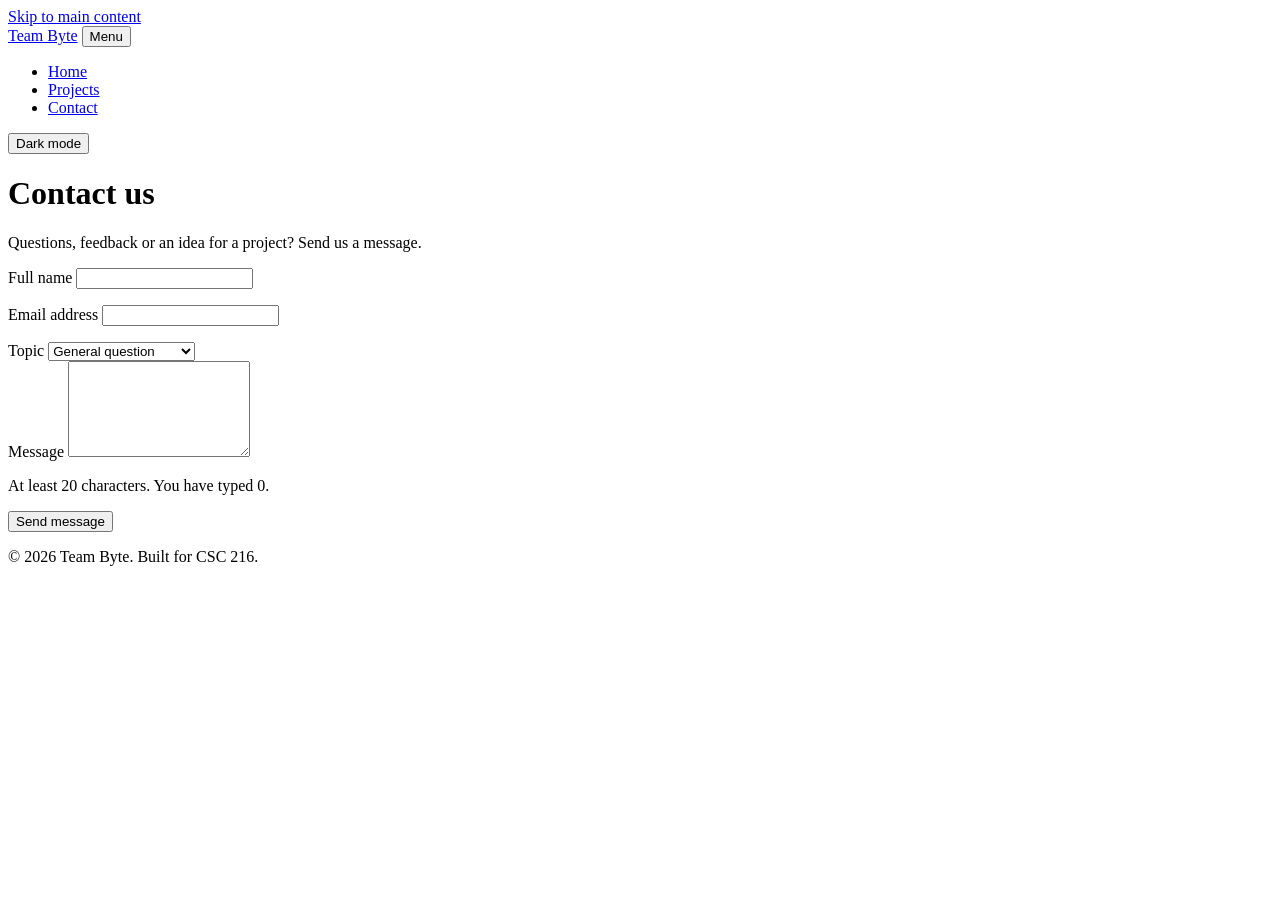
==== team-website/contact.html @ c0293f5e "set up structure co-authored by: Simon Otieno<lussierscalator@gmail.com>" ====
<!DOCTYPE html>
<html lang="en">
<head>
  <meta charset="UTF-8">
  <meta name="viewport" content="width=device-width, initial-scale=1.0">
  <meta name="description" content="Send a message to Team Byte.">
  <title>Contact | Team Byte</title>
  <link rel="stylesheet" href="css/styles.css">
  <script src="js/script.js" defer></script>
</head>
<body>
  <a class="skip-link" href="#main">Skip to main content</a>

  <header class="site-header">
    <div class="container header-inner">
      <a class="logo" href="index.html">Team Byte</a>
      <button class="nav-toggle" type="button" aria-expanded="false" aria-controls="site-nav">Menu</button>
      <nav id="site-nav" class="site-nav" aria-label="Main">
        <ul>
          <li><a href="index.html">Home</a></li>
          <li><a href="projects.html">Projects</a></li>
          <li><a href="contact.html" aria-current="page">Contact</a></li>
        </ul>
      </nav>
      <button class="theme-toggle" type="button" aria-pressed="false">Dark mode</button>
    </div>
  </header>

  <main id="main" class="container">
    <header class="page-header">
      <h1>Contact us</h1>
      <p class="lead">Questions, feedback or an idea for a project? Send us a message.</p>
    </header>

    <form id="contact-form" class="contact-form" novalidate>
      <div class="field">
        <label for="name">Full name</label>
        <input type="text" id="name" name="name" autocomplete="name" required aria-describedby="name-error">
        <p class="error" id="name-error"></p>
      </div>

      <div class="field">
        <label for="email">Email address</label>
        <input type="email" id="email" name="email" autocomplete="email" required aria-describedby="email-error">
        <p class="error" id="email-error"></p>
      </div>

      <div class="field">
        <label for="topic">Topic</label>
        <select id="topic" name="topic">
          <option value="general">General question</option>
          <option value="collaboration">Collaboration</option>
          <option value="feedback">Feedback on our site</option>
        </select>
      </div>

      <div class="field">
        <label for="message">Message</label>
        <textarea id="message" name="message" rows="6" required minlength="20" aria-describedby="message-hint message-error"></textarea>
        <p class="hint" id="message-hint">At least 20 characters. You have typed <span id="char-count">0</span>.</p>
        <p class="error" id="message-error"></p>
      </div>

      <button class="button" type="submit">Send message</button>
      <p id="form-status" class="form-status" role="status"></p>
    </form>
  </main>

  <footer class="site-footer">
    <div class="container">
      <p>© <span id="year">2026</span> Team Byte. Built for CSC 216.</p>
    </div>
  </footer>
</body>
</html>
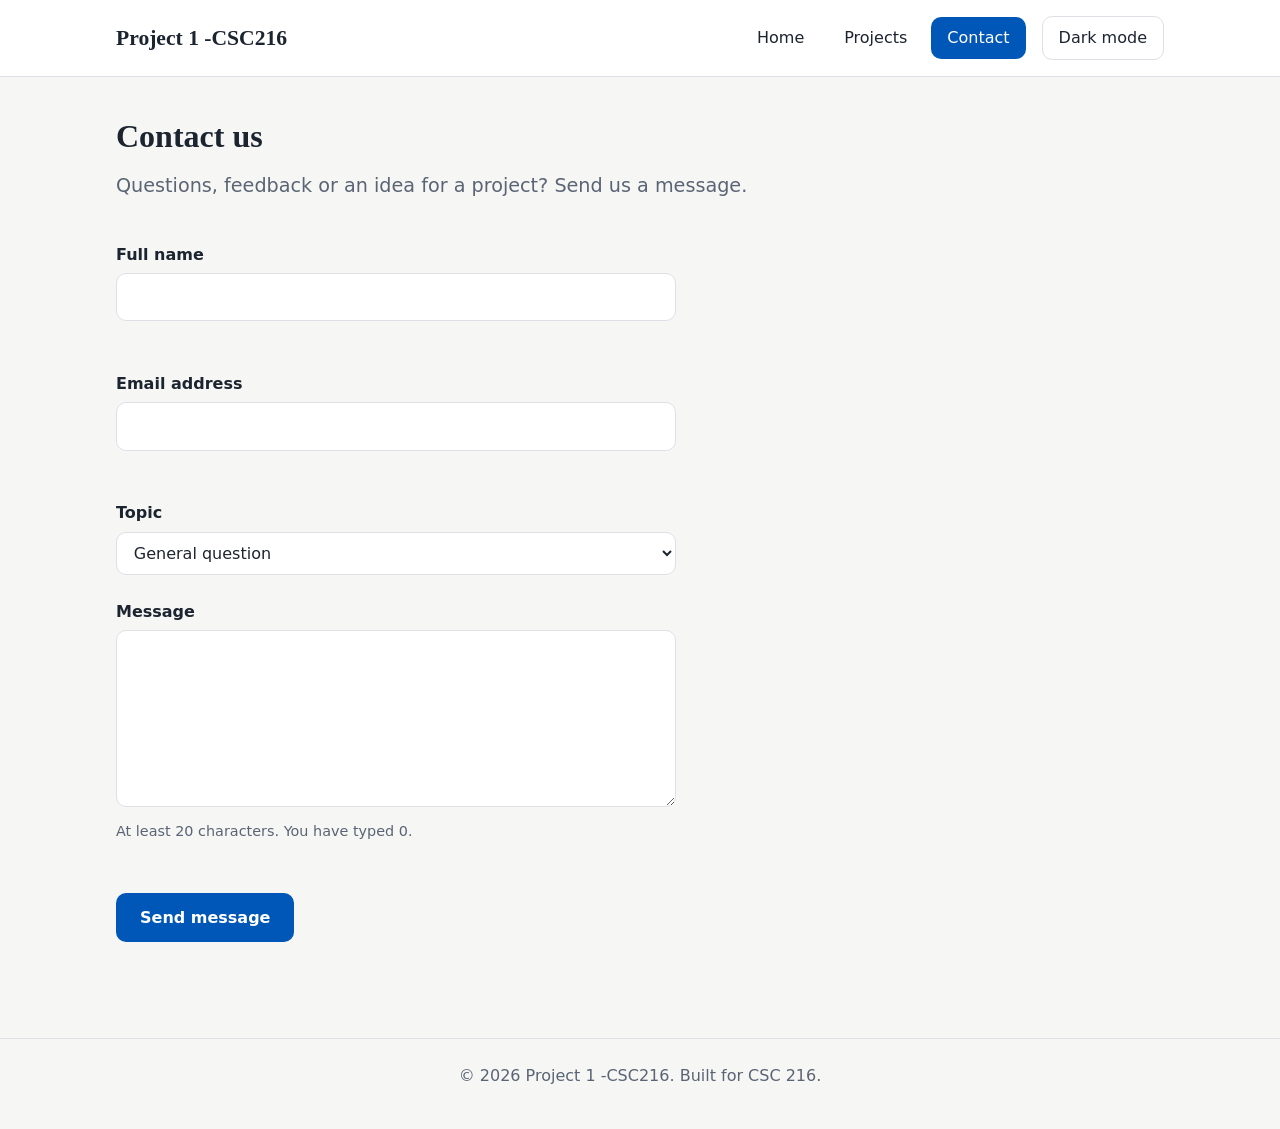
==== commit 8507318f: "the personalisation part" ====
--- a/team-website/contact.html
+++ b/team-website/contact.html
@@ -3,8 +3,8 @@
 <head>
   <meta charset="UTF-8">
   <meta name="viewport" content="width=device-width, initial-scale=1.0">
-  <meta name="description" content="Send a message to Team Byte.">
-  <title>Contact | Team Byte</title>
+  <meta name="description" content="Send a message to Project 1 -CSC216.">
+  <title>Contact | Project 1 -CSC216</title>
   <link rel="stylesheet" href="css/styles.css">
   <script src="js/script.js" defer></script>
 </head>
@@ -13,7 +13,7 @@
 
   <header class="site-header">
     <div class="container header-inner">
-      <a class="logo" href="index.html">Team Byte</a>
+      <a class="logo" href="index.html">Project 1 -CSC216</a>
       <button class="nav-toggle" type="button" aria-expanded="false" aria-controls="site-nav">Menu</button>
       <nav id="site-nav" class="site-nav" aria-label="Main">
         <ul>
@@ -68,7 +68,7 @@
 
   <footer class="site-footer">
     <div class="container">
-      <p>© <span id="year">2026</span> Team Byte. Built for CSC 216.</p>
+      <p>© <span id="year">2026</span> Project 1 -CSC216. Built for CSC 216.</p>
     </div>
   </footer>
 </body>
--- a/team-website/css/styles.css
+++ b/team-website/css/styles.css
@@ -0,0 +1,479 @@
+/* =====================================================
+   Team website stylesheet (CSC 216, Lab 2)
+   One file styles every page on the site.
+   ===================================================== */
+
+/* ---------- 1. Design tokens ---------- */
+:root {
+  --color-bg: #f6f7f4;
+  --color-surface: #ffffff;
+  --color-text: #1c2430;
+  --color-muted: #5a6474;
+  --color-primary: #0057B8;
+  --color-primary-dark: #003B80;
+  --color-on-primary: #ffffff;
+  --color-border: #dde1e6;
+  --color-error: #b3261e;
+  --color-success: #1e7b3a;
+
+  --font-body: system-ui, -apple-system, "Segoe UI", Roboto, Arial, sans-serif;
+  --font-heading: Georgia, "Times New Roman", serif;
+
+  --space-1: 0.5rem;
+  --space-2: 1rem;
+  --space-3: 1.5rem;
+  --space-4: 2.5rem;
+  --space-5: 4rem;
+
+  --radius: 10px;
+  --max-width: 1080px;
+}
+
+body.dark {
+  --color-bg: #11161d;
+  --color-surface: #1a212b;
+  --color-text: #e7ebf0;
+  --color-muted: #a2abb9;
+  --color-primary: #60A5FA;
+  --color-primary-dark: #93C5FD;
+  --color-on-primary: #0b1f1f;
+  --color-border: #2b3340;
+  --color-error: #ff8a80;
+  --color-success: #7ddc97;
+  color-scheme: dark;
+}
+/* ---------- 2. Base and reset ---------- */
+*,
+*::before,
+*::after {
+  box-sizing: border-box;
+}
+
+body {
+  margin: 0;
+  font-family: var(--font-body);
+  font-size: 1rem;
+  line-height: 1.6;
+  color: var(--color-text);
+  background-color: var(--color-bg);
+  transition: background-color 0.3s ease, color 0.3s ease;
+}
+
+h1,
+h2,
+h3 {
+  font-family: var(--font-heading);
+  line-height: 1.2;
+  margin: 0 0 var(--space-2);
+}
+
+p {
+  margin: 0 0 var(--space-2);
+}
+
+a {
+  color: var(--color-primary);
+}
+
+a:hover {
+  color: var(--color-primary-dark);
+}
+
+img {
+  max-width: 100%;
+  display: block;
+}
+
+:focus-visible {
+  outline: 3px solid var(--color-primary);
+  outline-offset: 3px;
+}
+/* ---------- 3. Layout helpers ---------- */
+.container {
+  width: 100%;
+  max-width: var(--max-width);
+  margin-inline: auto;
+  padding-inline: var(--space-2);
+}
+
+.section {
+  padding-block: var(--space-4);
+}
+
+.skip-link {
+  position: absolute;
+  top: -4rem;
+  left: var(--space-2);
+  z-index: 100;
+  padding: var(--space-1) var(--space-2);
+  border-radius: var(--radius);
+  background-color: var(--color-primary);
+  color: var(--color-on-primary);
+}
+
+.skip-link:focus {
+  top: var(--space-2);
+}
+/* ---------- 4. Header and navigation ---------- */
+.site-header {
+  position: sticky;
+  top: 0;
+  z-index: 10;
+  background-color: var(--color-surface);
+  border-bottom: 1px solid var(--color-border);
+}
+
+.header-inner {
+  display: flex;
+  flex-wrap: wrap;
+  align-items: center;
+  gap: var(--space-2);
+  padding-block: var(--space-2);
+}
+
+.logo {
+  margin-right: auto;
+  font-family: var(--font-heading);
+  font-size: 1.35rem;
+  font-weight: 700;
+  color: var(--color-text);
+  text-decoration: none;
+}
+
+.site-nav ul {
+  display: flex;
+  gap: var(--space-1);
+  margin: 0;
+  padding: 0;
+  list-style: none;
+}
+
+.site-nav a {
+  display: block;
+  padding: var(--space-1) var(--space-2);
+  border-radius: var(--radius);
+  color: var(--color-text);
+  font-weight: 500;
+  text-decoration: none;
+}
+
+.site-nav a:hover {
+  background-color: var(--color-bg);
+}
+
+.site-nav a[aria-current="page"] {
+  background-color: var(--color-primary);
+  color: var(--color-on-primary);
+}
+
+.nav-toggle,
+.theme-toggle {
+  padding: var(--space-1) var(--space-2);
+  border: 1px solid var(--color-border);
+  border-radius: var(--radius);
+  background-color: transparent;
+  color: var(--color-text);
+  font: inherit;
+  cursor: pointer;
+}
+
+.theme-toggle[aria-pressed="true"] {
+  border-color: var(--color-primary);
+  color: var(--color-primary);
+}
+
+.nav-toggle {
+  display: none;
+}
+/* ---------- 5. Buttons and hero ---------- */
+.button {
+  display: inline-block;
+  padding: 0.75rem 1.5rem;
+  border: none;
+  border-radius: var(--radius);
+  background-color: var(--color-primary);
+  color: var(--color-on-primary);
+  font: inherit;
+  font-weight: 600;
+  text-decoration: none;
+  cursor: pointer;
+  transition: background-color 0.2s ease, transform 0.2s ease;
+}
+
+.button:hover {
+  background-color: var(--color-primary-dark);
+  color: var(--color-on-primary);
+  transform: translateY(-2px);
+}
+
+.hero {
+  padding-block: var(--space-5);
+  background: linear-gradient(135deg, var(--color-surface), var(--color-bg));
+  border-bottom: 1px solid var(--color-border);
+}
+
+.hero h1 {
+  max-width: 18ch;
+  font-size: clamp(2rem, 5vw, 3.25rem);
+}
+
+.eyebrow {
+  margin-bottom: var(--space-1);
+  color: var(--color-primary);
+  font-size: 0.8rem;
+  font-weight: 700;
+  letter-spacing: 0.12em;
+  text-transform: uppercase;
+}
+
+.lead {
+  max-width: 55ch;
+  margin-bottom: var(--space-3);
+  color: var(--color-muted);
+  font-size: 1.2rem;
+}
+
+.page-header {
+  padding-block: var(--space-4) var(--space-2);
+}
+/* ---------- 5. Buttons and hero ---------- */
+.button {
+  display: inline-block;
+  padding: 0.75rem 1.5rem;
+  border: none;
+  border-radius: var(--radius);
+  background-color: var(--color-primary);
+  color: var(--color-on-primary);
+  font: inherit;
+  font-weight: 600;
+  text-decoration: none;
+  cursor: pointer;
+  transition: background-color 0.2s ease, transform 0.2s ease;
+}
+
+.button:hover {
+  background-color: var(--color-primary-dark);
+  color: var(--color-on-primary);
+  transform: translateY(-2px);
+}
+
+.hero {
+  padding-block: var(--space-5);
+  background: linear-gradient(135deg, var(--color-surface), var(--color-bg));
+  border-bottom: 1px solid var(--color-border);
+}
+
+.hero h1 {
+  max-width: 18ch;
+  font-size: clamp(2rem, 5vw, 3.25rem);
+}
+
+.eyebrow {
+  margin-bottom: var(--space-1);
+  color: var(--color-primary);
+  font-size: 0.8rem;
+  font-weight: 700;
+  letter-spacing: 0.12em;
+  text-transform: uppercase;
+}
+
+.lead {
+  max-width: 55ch;
+  margin-bottom: var(--space-3);
+  color: var(--color-muted);
+  font-size: 1.2rem;
+}
+
+.page-header {
+  padding-block: var(--space-4) var(--space-2);
+}
+/* ---------- 6. Cards and grids ---------- */
+.team-grid,
+.project-grid {
+  display: grid;
+  grid-template-columns: repeat(auto-fit, minmax(260px, 1fr));
+  gap: var(--space-3);
+}
+
+.card {
+  padding: var(--space-3);
+  border: 1px solid var(--color-border);
+  border-radius: var(--radius);
+  background-color: var(--color-surface);
+}
+/* Extension challenge: Project card hover animation */
+
+.card {
+  transition: transform 0.3s ease, box-shadow 0.3s ease;
+}
+
+.card:hover {
+  transform: translateY(-8px);
+  box-shadow: 0 8px 20px rgba(0, 0, 0, 0.15);
+}
+
+.avatar {
+  display: grid;
+  place-items: center;
+  width: 64px;
+  height: 64px;
+  margin-bottom: var(--space-2);
+  border-radius: 50%;
+  background-color: var(--color-primary);
+  color: var(--color-on-primary);
+  font-size: 1.25rem;
+  font-weight: 700;
+}
+
+.role {
+  color: var(--color-primary);
+  font-weight: 600;
+}
+
+.skill-list {
+  padding-left: 1.25rem;
+}
+
+.skill-list li {
+  margin-bottom: var(--space-1);
+}
+/* ---------- 7. Projects page ---------- */
+.filters {
+  display: flex;
+  flex-wrap: wrap;
+  gap: var(--space-1);
+  margin-bottom: var(--space-2);
+}
+
+.filter-btn {
+  padding: 0.4rem 1rem;
+  border: 1px solid var(--color-border);
+  border-radius: 999px;
+  background-color: var(--color-surface);
+  color: var(--color-text);
+  font: inherit;
+  cursor: pointer;
+}
+
+.filter-btn[aria-pressed="true"] {
+  border-color: var(--color-primary);
+  background-color: var(--color-primary);
+  color: var(--color-on-primary);
+}
+
+.project-count {
+  color: var(--color-muted);
+}
+
+.tag {
+  display: inline-block;
+  margin-bottom: var(--space-1);
+  color: var(--color-primary);
+  font-size: 0.75rem;
+  font-weight: 700;
+  letter-spacing: 0.06em;
+  text-transform: uppercase;
+}
+
+/* ---------- 8. Contact form ---------- */
+.contact-form {
+  max-width: 560px;
+  padding-bottom: var(--space-4);
+}
+
+.field {
+  margin-bottom: var(--space-3);
+}
+
+label {
+  display: block;
+  margin-bottom: 0.35rem;
+  font-weight: 600;
+}
+
+input,
+select,
+textarea {
+  width: 100%;
+  padding: 0.65rem 0.8rem;
+  border: 1px solid var(--color-border);
+  border-radius: var(--radius);
+  background-color: var(--color-surface);
+  color: var(--color-text);
+  font: inherit;
+}
+
+input:focus,
+select:focus,
+textarea:focus {
+  border-color: var(--color-primary);
+}
+
+input[aria-invalid="true"],
+textarea[aria-invalid="true"] {
+  border-color: var(--color-error);
+}
+
+.hint,
+.error {
+  margin: 0.35rem 0 0;
+  font-size: 0.9rem;
+}
+
+.hint {
+  color: var(--color-muted);
+}
+
+.error {
+  min-height: 1.4em;
+  color: var(--color-error);
+}
+
+.form-status {
+  margin-top: var(--space-2);
+  color: var(--color-success);
+  font-weight: 600;
+}
+/* ---------- 9. Footer ---------- */
+.site-footer {
+  margin-top: var(--space-4);
+  padding-block: var(--space-3);
+  border-top: 1px solid var(--color-border);
+  color: var(--color-muted);
+  text-align: center;
+}
+
+/* ---------- 10. Small screens ---------- */
+@media (max-width: 700px) {
+  .nav-toggle {
+    display: inline-block;
+  }
+
+  .site-nav {
+    display: none;
+    order: 3;
+    width: 100%;
+  }
+
+  .site-nav.open {
+    display: block;
+  }
+
+  .site-nav ul {
+    flex-direction: column;
+  }
+
+  .section {
+    padding-block: var(--space-3);
+  }
+}
+
+/* ---------- 11. Respect reduced-motion preferences ---------- */
+@media (prefers-reduced-motion: reduce) {
+  *,
+  *::before,
+  *::after {
+    transition: none !important;
+  }
+}
+
